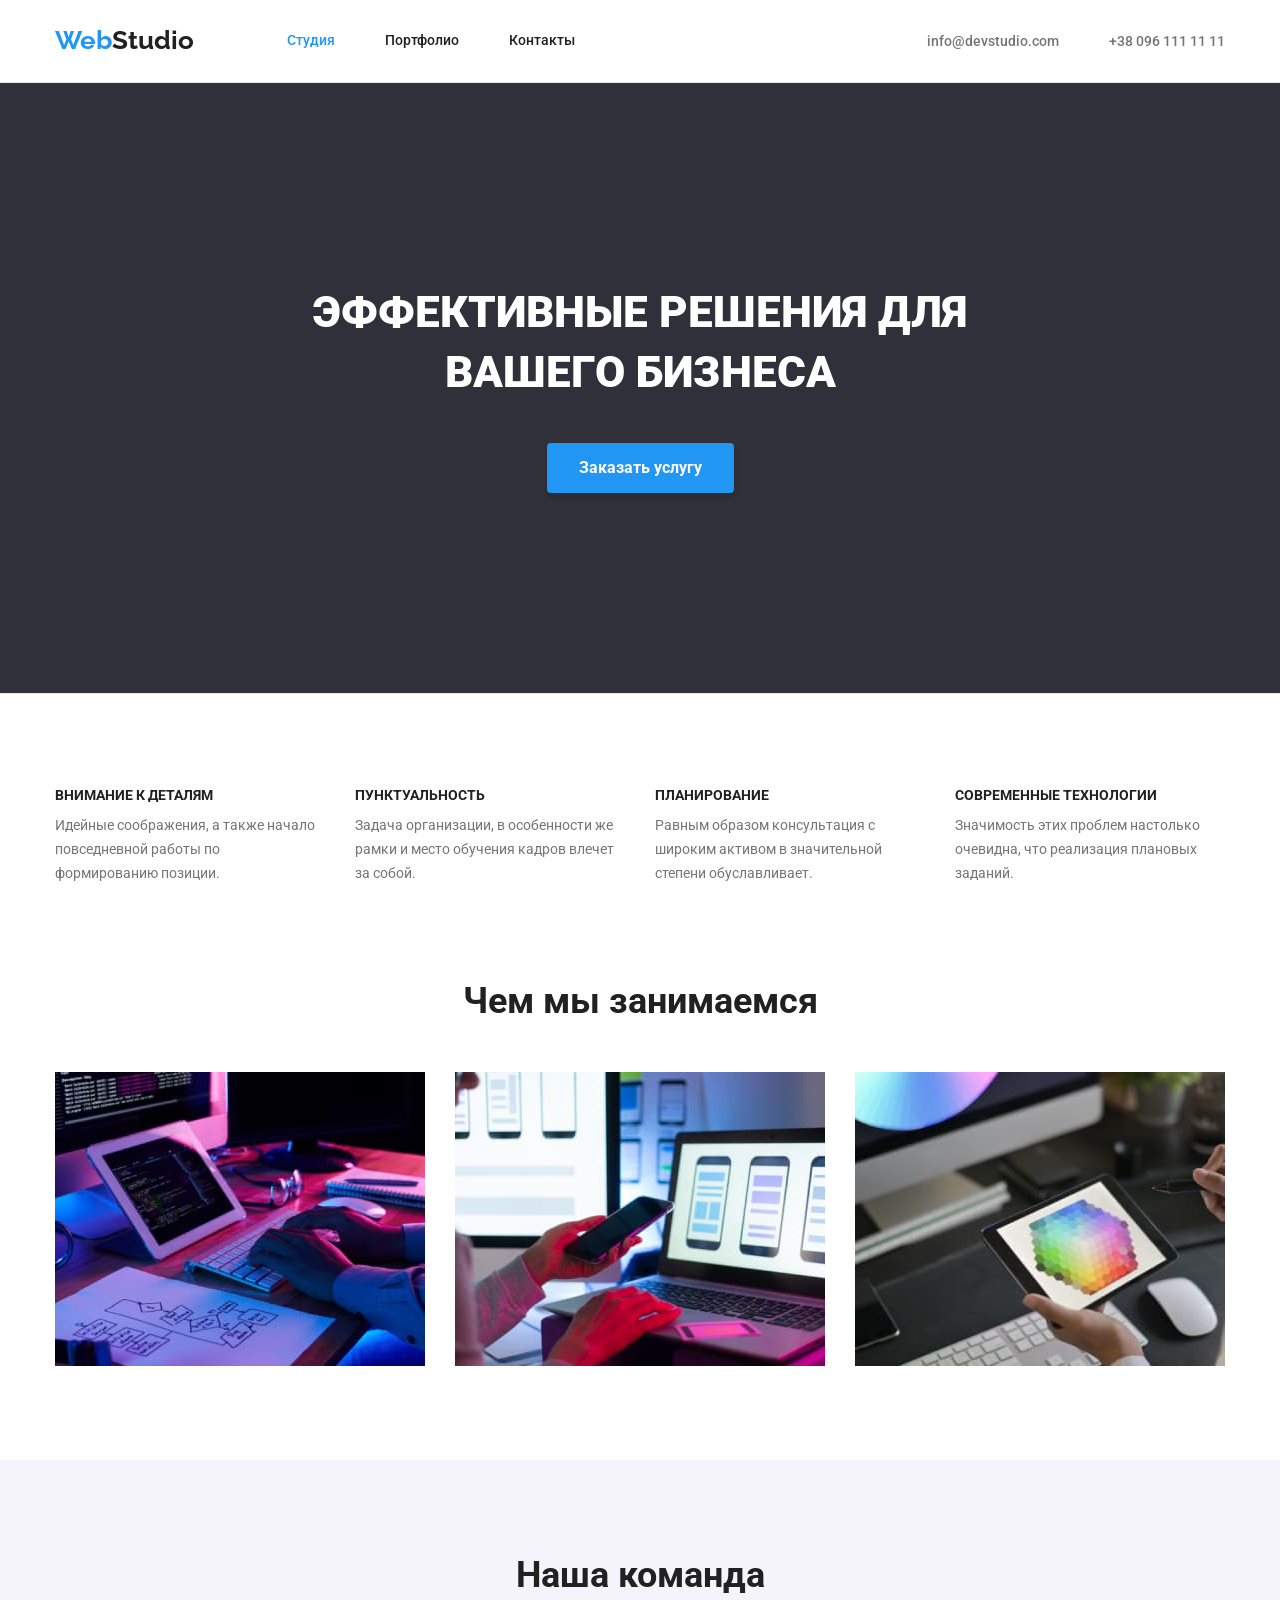
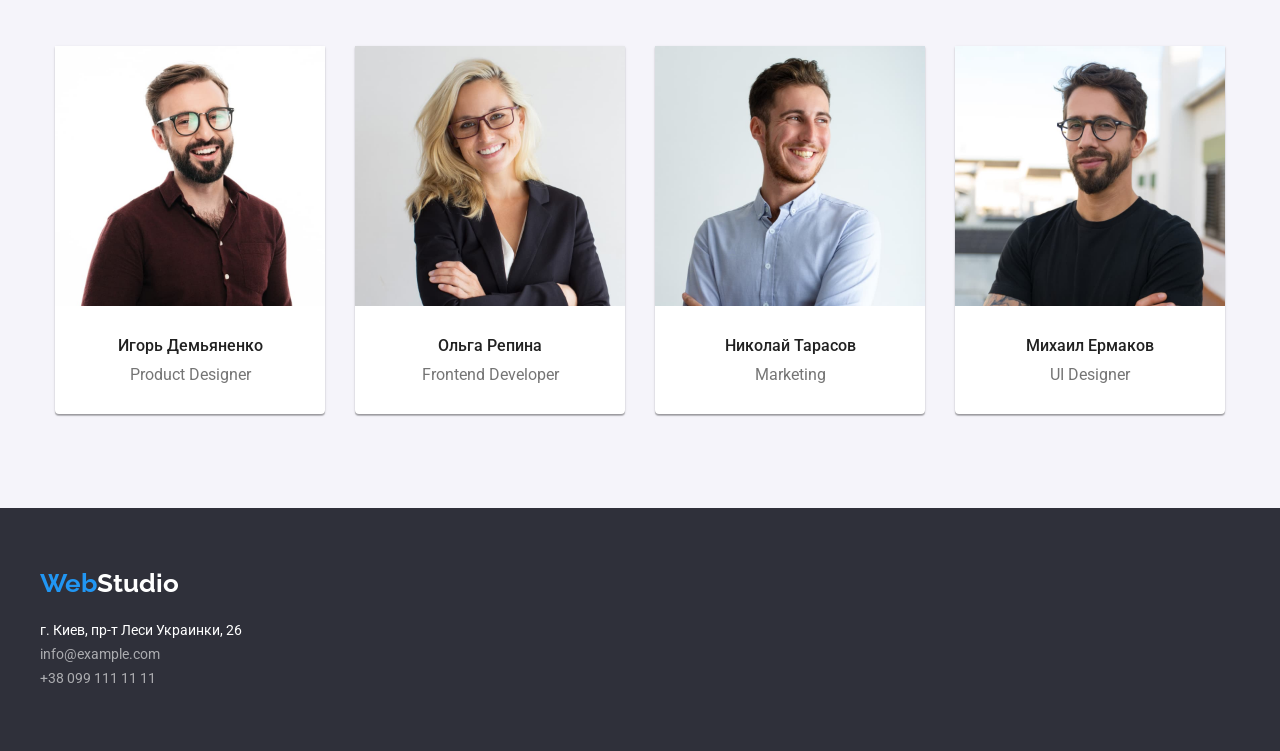
==== index.html @ 02675298 "CREATE" ====
<!DOCTYPE html>
<html lang="ru">
<head>
    <meta charset="UTF-8">
    <meta http-equiv="X-UA-Compatible" content="IE=edge">
    <meta name="viewport" content="width=device-width, initial-scale=1.0">
    <title>Document</title>
    <link rel="stylesheet" href="https://cdnjs.cloudflare.com/ajax/libs/modern-normalize/1.1.0/modern-normalize.min.css" integrity="sha512-wpPYUAdjBVSE4KJnH1VR1HeZfpl1ub8YT/NKx4PuQ5NmX2tKuGu6U/JRp5y+Y8XG2tV+wKQpNHVUX03MfMFn9Q==" crossorigin="anonymous" referrerpolicy="no-referrer">
    <link rel="preconnect" href="https://fonts.googleapis.com">
<link rel="preconnect" href="https://fonts.gstatic.com" crossorigin>
<link href="https://fonts.googleapis.com/css2?family=Raleway:wght@700&family=Roboto:wght@400;500;700;900&display=swap" rel="stylesheet">


<link rel="stylesheet" href="./css/style.css">
</head>
<body>
    <header class="header">
        <div class="container">
        <nav class="nav">
           <a href="./index.html" class="logo"><span class="logoweb">Web</span>Studio</a>
                <ul class="nav-list" >
                    <li class="nav list-item"><a href="./index.html " class="navigation studio">Студия</a></li>
                    <li class="nav list-item"><a href="./portfolio.html" class="navigation">Портфолио</a></li>
                    <li class="nav list-item"><a href="./game.html" class="navigation">Контакты</a></li>
                </ul>
        </nav>
      
            <ul class="nav-contacts">
            <li class="contacts-list"><a href="mailto:info@devstudio.com" class="contacts">info@devstudio.com</a></li>
            <li class="contacts-list"><a href="tel:+380961111111" class="contacts">+38 096 111 11 11</a></li>
        </ul>
        </div>
    </header>
    <!-- main -->
    <main>
        <!-- герой -->
        <section class="hero section">
                <h1 class="main-title">Эффективные решения для вашего бизнеса</h1>
                <button type="button" class ="btn"> Заказать услугу</button>
        </section>
<section class="section">
      <!-- скрытый заголовок -->
     <h2 class="second-title visually-hidden">Наши преимущества</h2>
     <div class="container"> <ul class="list ">
         <li class="list-list-container"><h3 class="title-list">Внимание к деталям</h3>
             <p class="item">Идейные соображения, а также начало повседневной работы по формированию позиции.</p>
         </li>
         <li class="list-list-container"><h3 class="title-list">Пунктуальность</h3>
             <p class="item">Задача организации, в особенности же рамки и место обучения кадров влечет за собой.</p>
         </li>
         <li class="list-list-container"><h3 class="title-list">Планирование</h3>
             <p class="item">Равным образом консультация с широким активом в значительной степени обуславливает.</p>
         </li>
         <li class="list-list-container"><h3 class="title-list">Современные технологии</h3>
             <p class="item">Значимость этих проблем настолько очевидна, что реализация плановых заданий.</p>
         </li>
     </ul></div>
 </section>
   <section class="section about"> <h3 class="about-title">Чем мы занимаемся</h3>
        <ul class="images container">
            <li class="images-list-images"><img src="./images/computer.jpg" alt="computer" width="370"></li>
            <li class="images-list-images"><img src="./images/phone.jpg" alt="phone" width="370"></li>
            <li class="images-list-images"><img src="./images/tablet.jpg" alt="tablet" width="370"></li>
        </ul></section>

        <section class="section team">
            <!-- Наша команда -->
            <h2 class="about-title">Наша команда</h2>
               <div class="container">
                   <ul сlass="container-team">
                    <div class="card"><li class="team-number"><a href="team-link"><img src="./images/demianenko.jpg" alt="demianenko" width="270" height="260">
                        <div class="person-proffesion"><h3 class="person">Игорь Демьяненко</h3>
                            <p class="proffesion">Product Designer</p></div></a>
                                        </li></div>
                    <div class="card"><li class="team-number"><a href="team-link"><img src="./images/repina.jpg" alt="repina" width="270">
                       <div class="person-proffesion"> <h3 class="person">Ольга Репина</h3>
                            <p class="proffesion">Frontend Developer</p></div></a>
                    
                    </li></div>
                    <div class="card"><li class="team-number"><a href="team-link"><img src="./images/tarasov.jpg" alt="tarasov" width="270">
                        <div class="person-proffesion"><h3 class="person">Николай Тарасов</h3>
                            <p class="proffesion">Marketing</p></div></a>
                        
                    </li></div>
                    <div class="card"><li class="team-number"><a href="team-link"><img src="./images/yermakov.jpg" alt="yermakov" width="270" >
                        <div class="person-proffesion"><h3 class="person">Михаил Ермаков</h3>
                            <p class="proffesion">UI Designer</p></div></a>
                    
                </li></div>
            </ul></div>  
        </section>
    </main>
    <footer class="footer">
        <div class="footer container">
            <a href="./index.html" class="logofooter"><span class="logoweb">Web</span>Studio</a>
            <address class="address">г. Киев, пр-т Леси Украинки, 26</address>
            <ul class="footer-address">
                <li><a href="mailto:info@example.com" class="contacts-footer">info@example.com</a></li>
                <li><a href="tel:+380991111111" class="contacts-footer">+38 099 111 11 11</a></li>
            </ul></div>
    </footer>
</body>
</html>
---- css/style.css ----
:root{
    --maincolor:#757575;
    --secondarycolor:#212121;
    --accentcolor:#2196F3;
    --backgroundcolor:#FFFFFF;
    --footercolor: rgba(255, 255, 255, 0.6);
    --hovercolor:#188CE8;
}
body{font-family:'roboto' ,sans-serif;
    color: var(--maincolor);}
a{
    text-decoration: none;
}
ul{ 
    margin: 0;
    padding: 0;
    display: flex;
}
p{
    padding: 0;
    margin: 0;
}
li{
    padding: 0;
    margin: 0;
    list-style-type: none;
}
h1,
h2,
h3{
    margin: 0;
    padding: 0;
    color: var(--secondarycolor);
    
}
img{
    display: block;
}
.visually-hidden {
    position: absolute;
    width: 1px;
    height: 1px;
    margin: -1px;
    padding: 0;
    overflow: hidden;
    border: 0;
    clip: rect(0 0 0 0)
  }

/* header */
.header{
    border-bottom-width: 1px ;
    border-bottom-style: solid;
    border-bottom-color: #ECECEC;
}
.nav{
    display: flex;
    background-color:var(--backgroundcolor) ;
}

.container{
    display: flex;
    width: 1200px;
   flex-wrap: wrap;

    margin-left: auto;
    margin-right: auto;
    align-items: center;
    margin-bottom: 0;
    padding-left: 15px;
    padding-right: 15px;
}
.nav-list{
   display: flex;
    flex-direction:row;
    
    margin-left: 93px;
}
.list-item{
    margin-left:50px;
}
.list-item a{
    padding: 32px 0;
}
.list-item:first-child{
    margin-left: 0;
    padding-left: 0;
}

.nav-contacts{
    display: flex;
    margin-left:auto;
}

.logo{
    font-family:'Raleway',sans-serif;
    font-weight: bold;
    font-size: 26px;
    line-height: 119%;
    text-decoration: none;
    color:var(--secondarycolor);
    padding-top: 24px;
    padding-bottom: 25px;
  
}
.logoweb{
    color: var(--accentcolor);
    text-decoration: none;
}
.navigation{
    font-weight: 500;
    font-size: 14px;
    line-height: 114%;
    text-decoration: none;
    color:var(--secondarycolor);
    
}
.studio,
.portfolio,
.navigation:hover,
.navigation:focus,
.contacts-footer:hover,
.contacts-footer:focus{
    color: var(--accentcolor);
}
.nav-contacts{
    margin-top: 32px;
    margin-bottom: 32px;
}
.contacts{
    font-weight: 500;
    font-size: 14px;
    line-height: 114%;
    color:var(--maincolor);
    
}


.contacts-list{
    margin-left: 0px;
}
.contacts-list a{
    padding: 32px 0;
}
.contacts-list:last-child{
    margin-left: 50px;}
  
.contacts:hover,
.contacts:focus{
    color:var(--accentcolor);
}

/* hero */
.section{
    padding-top: 94px;
    padding-bottom: 94px;
}
.hero{
    border-bottom-width: 1px ;
    border-bottom-style: solid;
    border-bottom-color: #ECECEC;
    background: #2F303A;
    text-align: center;
}
.main-title{
    text-align: center;
    text-transform: uppercase;
    font-weight: 900;
    font-size: 44px;
    line-height: 136%;
    color: var(--backgroundcolor);

    padding-top: 106px;
    max-width: 700px;
    margin-right:auto;
    margin-left: auto;
}
.second-title{
    color:var(--secondarycolor);
       
}
.btn{
    font-weight: bold;
    font-size: 16px;
    line-height: 187%;
    text-align: center;
    
    margin-top: 40px;
    margin-bottom: 106px; 
    padding: 10px 32px;
    color:var(--backgroundcolor);
    background: #2196F3;
    box-shadow: 0px 4px 4px rgba(0, 0, 0, 0.15);
    border-radius: 4px;
    border:none;
    cursor: pointer;
   
}

.btn:hover,
.btn:focus{
    background-color:var(--hovercolor);
}

/* наши преимущества */
.list{
    margin-top: 0;
    display: flex;
    justify-content: center;

}
.list-list-container {
    width: 270px; 
}
.list-list-container +.list-list-container{
    margin-left: 30px;
}
.title-list{
    text-transform: uppercase;
    font-weight: bold;
    font-size: 14px;
    line-height: 114%;
}
.item{
   
    font-size: 14px;
    line-height:171%;
    margin-top: 10px;
        
}
/* section team ___________ */
.section.team{
    background:#F5F4FA;;
}
.about{
    padding-top: 0;
}
.about-title{
    font-weight: bold;
    font-size: 36px;
    line-height: 117%;

    margin-bottom: 50px;
    text-align: center;
}
.card{
    width: calc((100%-30px)/4);
    background: #FFFFFF;
    box-shadow: 0px 1px 3px rgba(0, 0, 0, 0.12), 0px 1px 1px rgba(0, 0, 0, 0.14), 0px 2px 1px rgba(0, 0, 0, 0.2);
    border-radius: 0px 0px 4px 4px;
}
.card:first-child{
    margin-left: 0;
}
.card+.card{
    margin-left: 30px;
}

.images-list-images+.images-list-images{
    margin-left:30px;
   }
.images-list-images img{
    display: block;
}

.person-proffesion{
padding: 30px 0;
text-align: center;
}
.person{
    font-weight: 500;
    font-size: 16px;
    line-height: 119%;
    
}
.proffesion{
    color: var(--maincolor);
    font-size: 16px;
    line-height: 119%;
    margin-top: 10px;
    
}

/*________________ portfolio -main*/
.button-section{
   padding-top: 94px;
    padding-bottom: 50px;
}
.button-button{
    display: flex;
    justify-content: center;
}
.button.portfolio{
    padding: 6px 22px;
}
.button-button.list>li:not(:first-child){
    margin-left: 8px;
}
.cards-list{
    display: flex;
    flex-wrap: wrap;
    margin: -15px;
}

    /* border-bottom: 1px solid #eeeeee; */
    /* border: 1px solid #EEEEEE */

.card-full{
    justify-content: center;
    margin: 15px;
    outline: 1px solid #EEEEEE ;
}
.filter-title{
    padding: 20px 24px;
    
}
.list-title{
    
    font-weight: bold;
    font-size: 18px;
    line-height:200%;

 }
 .list-text{
     margin-top: 4px;
    font-size: 16px;
    line-height: 187%;
    color:var(--maincolor);
 }
 .cards{
     padding-top: 0px;
 }




/* footer */
.footer{
   background: #2F303A;
}
.footer.container{
    padding: 60px 0 60px ;
    flex-direction: column;
    align-items: stretch;

}
.address{
    font-style: inherit;
    font-size: 14px;
    line-height: 171%;

    margin-top: 20px;
    color:var(--backgroundcolor)
}
.footer-address{
   display: flex;
   flex-direction: column;
}
.contacts-footer{
    font-size: 14px;
    line-height: 171%;
    
    color: var(--footercolor);

    margin-top: 9px;
    padding-bottom: 60px;
 }
 .logofooter{
    font-family: 'Raleway',sans-serif;
    font-style: normal;
    font-weight: bold;
    font-size: 26px;
    line-height: 119%;

    color: var(--backgroundcolor);
    text-decoration: none;
 }

 .button{
    font-weight: 500;
    font-size: 16px;
    line-height: 162%;

    color:var(--secondarycolor) ;
    background: #F5F4FA;
    border-radius: 4px;
    border: none;

    cursor: pointer;
       
 }
 .all,
 .button:focus,
 .button:hover{
     color: var(--backgroundcolor);
     background-color:var(--accentcolor) ;
 }
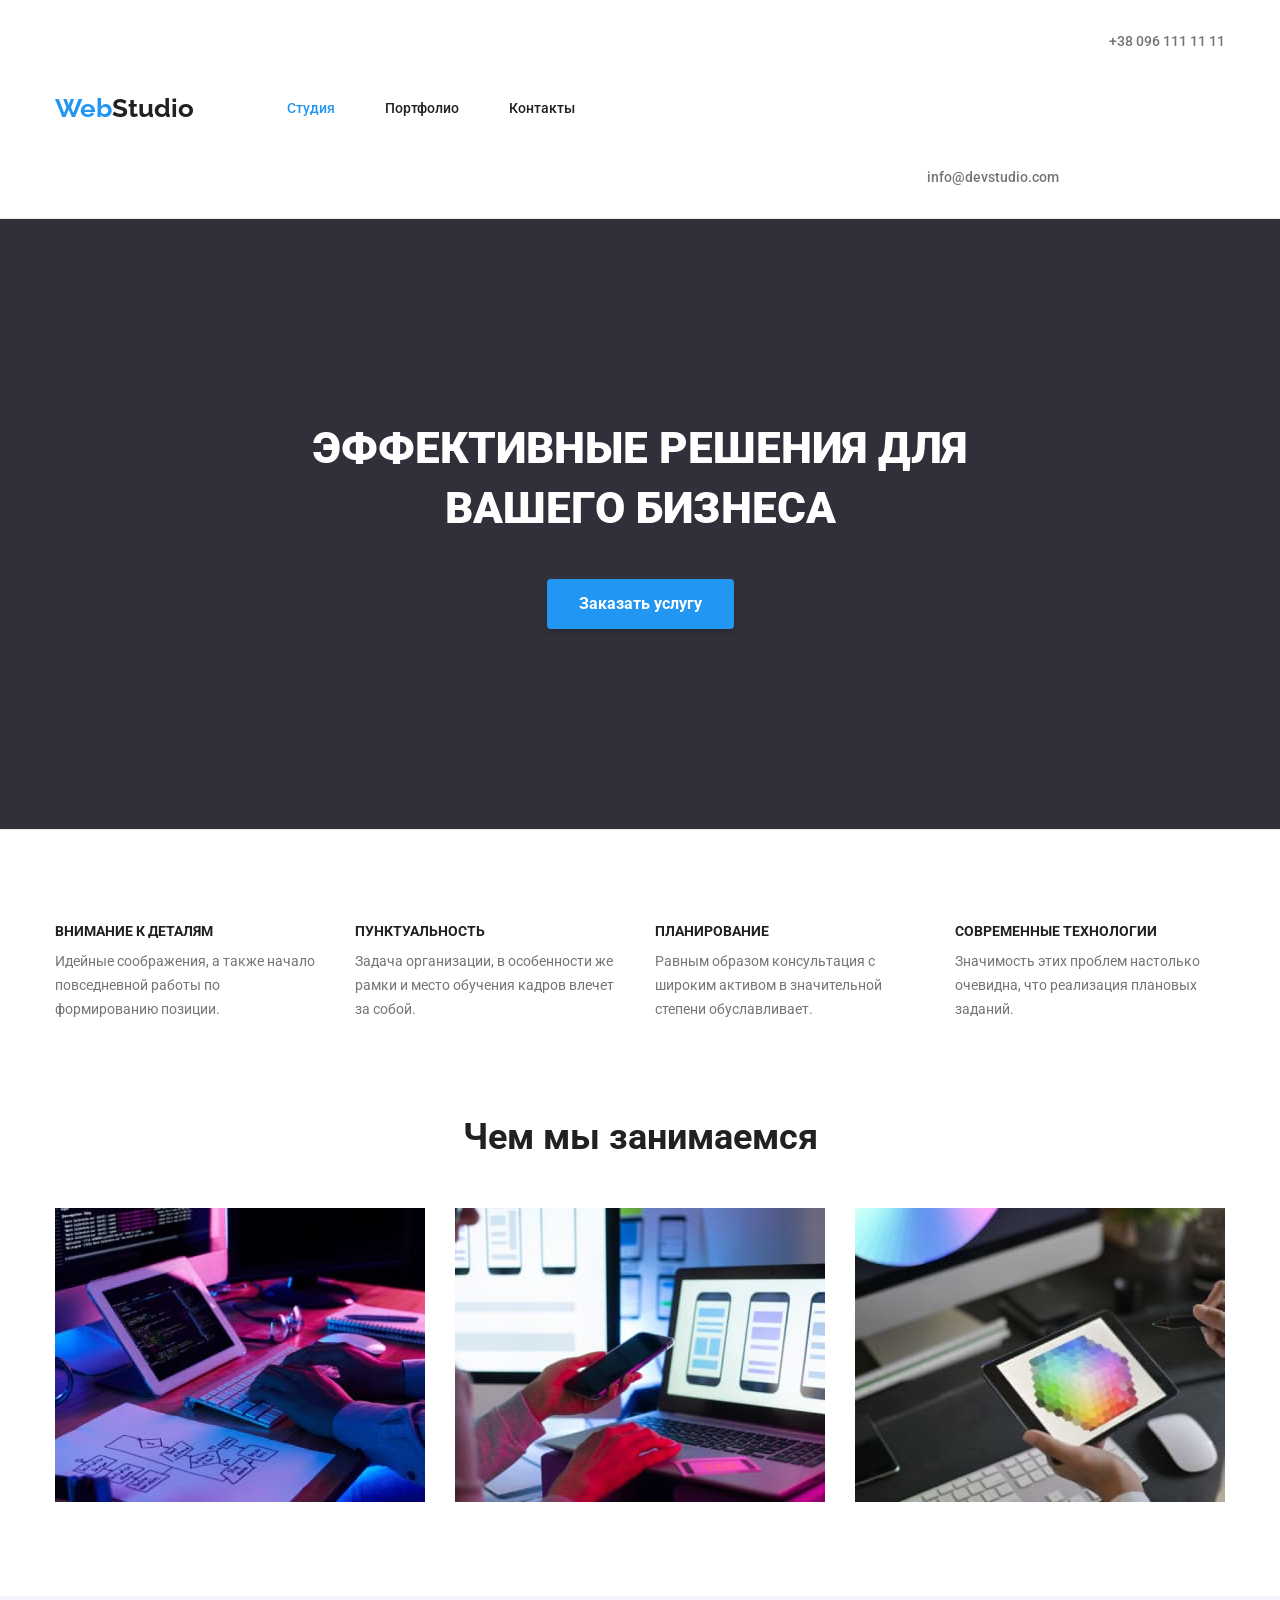
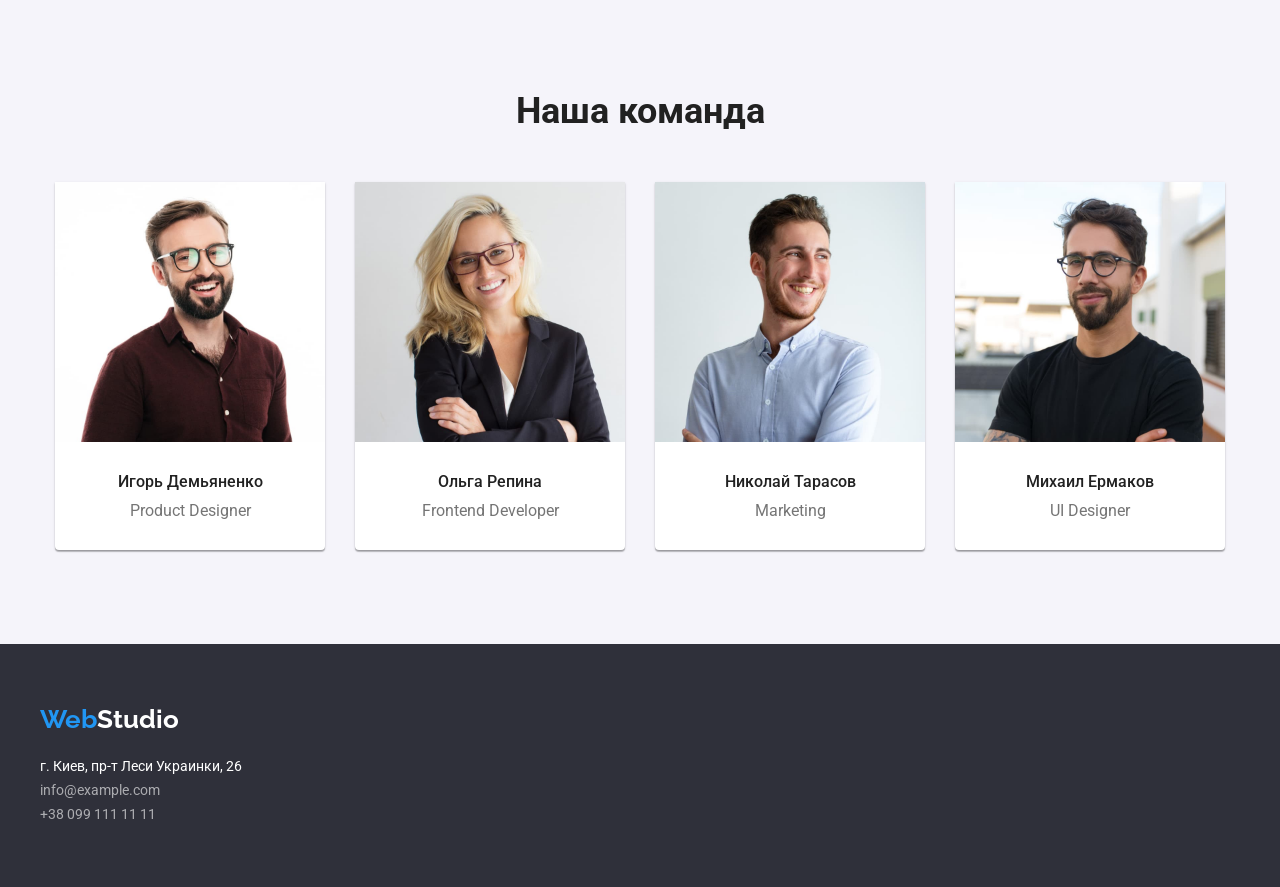
==== commit 9d8b5fcf: "add img" ====
--- a/index.html
+++ b/index.html
@@ -26,7 +26,9 @@
         </nav>
       
             <ul class="nav-contacts">
-            <li class="contacts-list"><a href="mailto:info@devstudio.com" class="contacts">info@devstudio.com</a></li>
+            <li class="contacts-list"><svg>
+             
+            </svg><a href="mailto:info@devstudio.com" class="contacts">info@devstudio.com</a></li>
             <li class="contacts-list"><a href="tel:+380961111111" class="contacts">+38 096 111 11 11</a></li>
         </ul>
         </div>
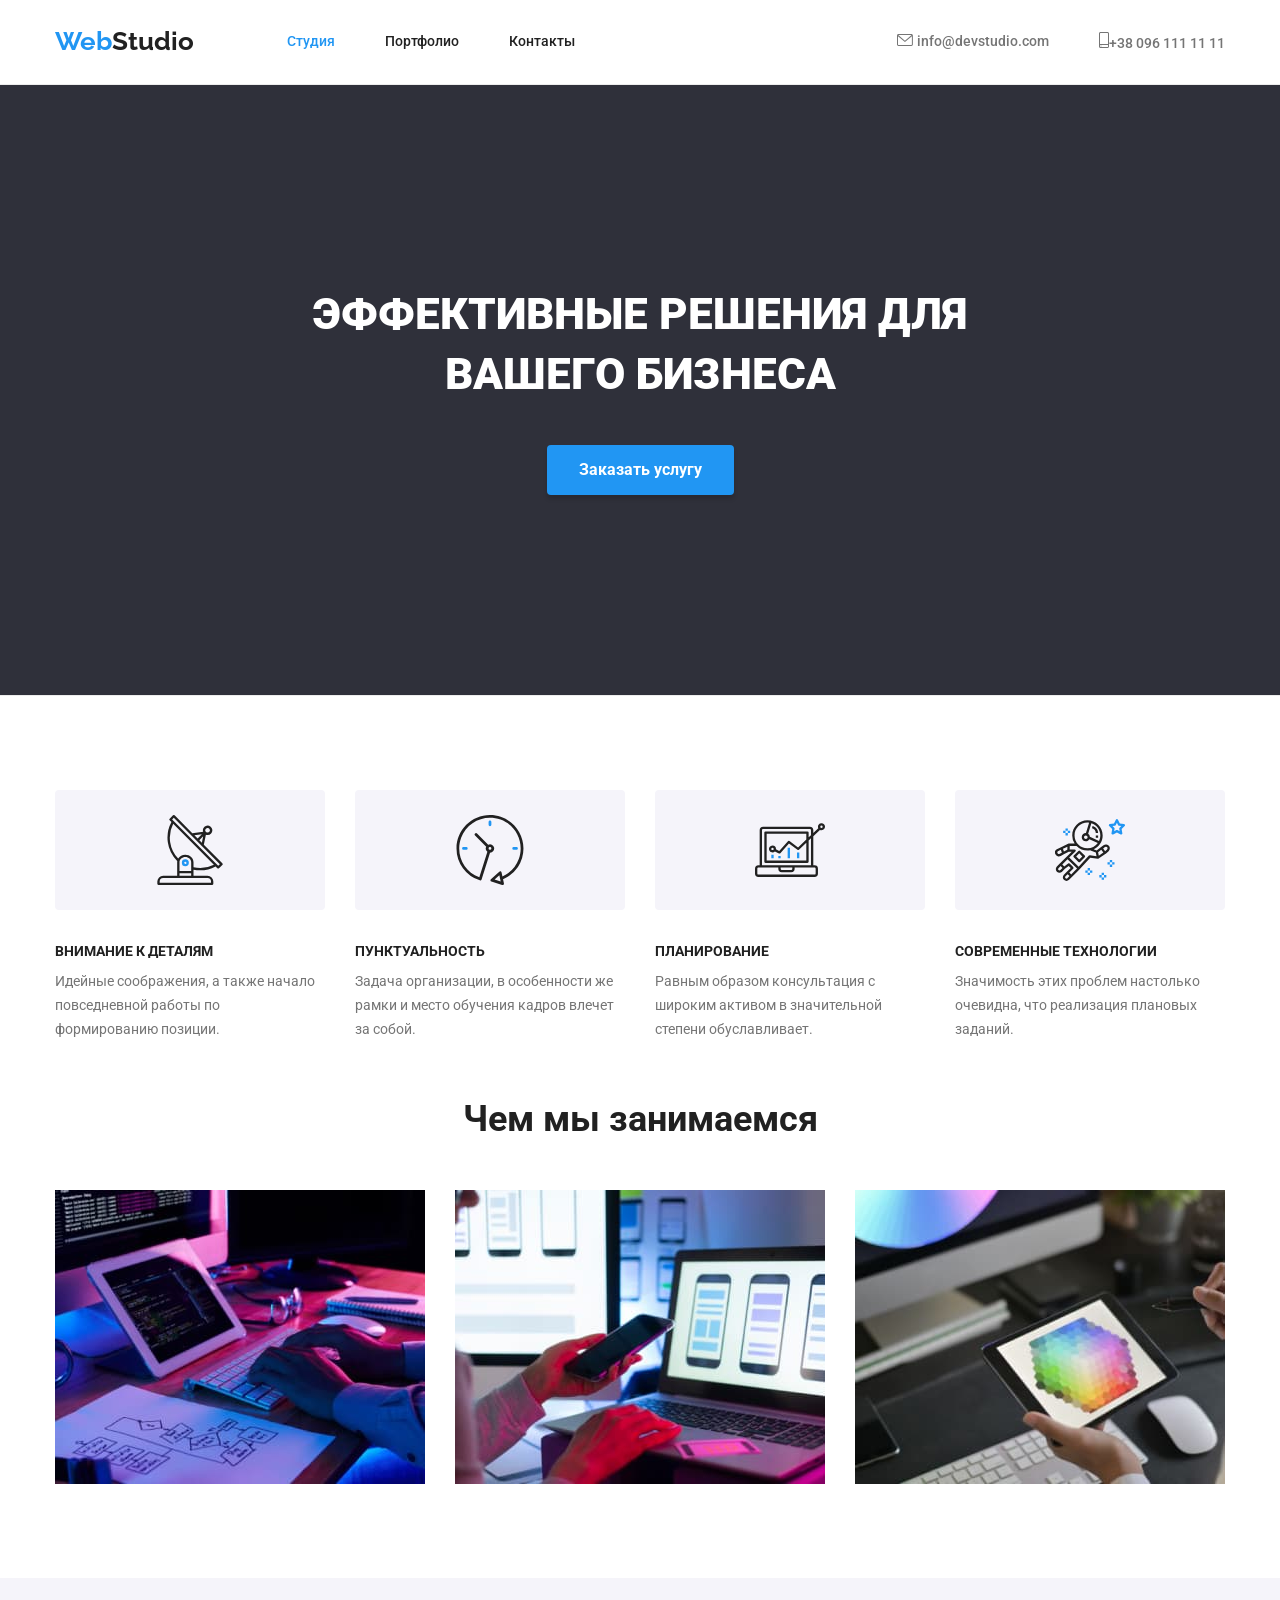
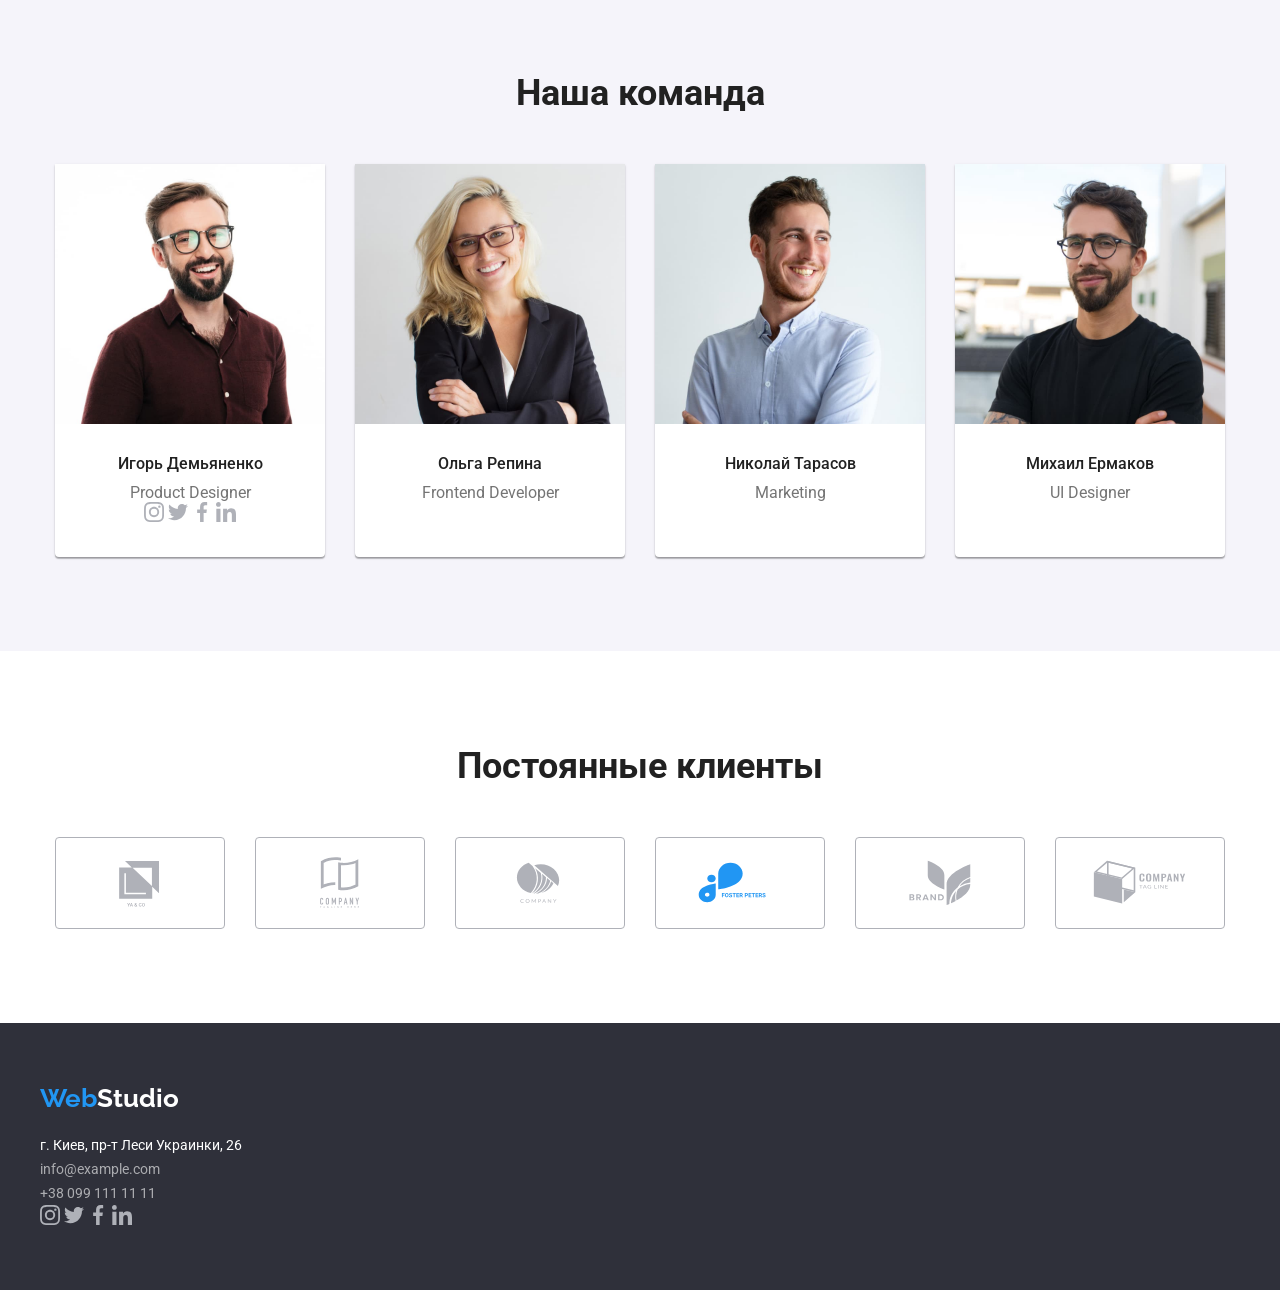
==== commit 849e8964: "do" ====
--- a/index.html
+++ b/index.html
@@ -7,8 +7,8 @@
     <title>Document</title>
     <link rel="stylesheet" href="https://cdnjs.cloudflare.com/ajax/libs/modern-normalize/1.1.0/modern-normalize.min.css" integrity="sha512-wpPYUAdjBVSE4KJnH1VR1HeZfpl1ub8YT/NKx4PuQ5NmX2tKuGu6U/JRp5y+Y8XG2tV+wKQpNHVUX03MfMFn9Q==" crossorigin="anonymous" referrerpolicy="no-referrer">
     <link rel="preconnect" href="https://fonts.googleapis.com">
-<link rel="preconnect" href="https://fonts.gstatic.com" crossorigin>
-<link href="https://fonts.googleapis.com/css2?family=Raleway:wght@700&family=Roboto:wght@400;500;700;900&display=swap" rel="stylesheet">
+    <link rel="preconnect" href="https://fonts.gstatic.com" crossorigin>
+    <link href="https://fonts.googleapis.com/css2?family=Raleway:wght@700&family=Roboto:wght@400;500;700;900&display=swap" rel="stylesheet">
 
 
 <link rel="stylesheet" href="./css/style.css">
@@ -26,10 +26,13 @@
         </nav>
       
             <ul class="nav-contacts">
-            <li class="contacts-list"><svg>
-             
-            </svg><a href="mailto:info@devstudio.com" class="contacts">info@devstudio.com</a></li>
-            <li class="contacts-list"><a href="tel:+380961111111" class="contacts">+38 096 111 11 11</a></li>
+            <li class="contacts-list"><svg width="16" height="12">
+                <use href="./images/symbol-defs.svg#icon-envelope"></use>
+            </svg>
+                      <a href="mailto:info@devstudio.com" class="contacts">info@devstudio.com</a></li>
+            <li class="contacts-list"><svg width="10" height="16">
+                <use href="./images/symbol-defs.svg#icon-smartphone"></use>
+            </svg><a href="tel:+380961111111" class="contacts">+38 096 111 11 11</a></li>
         </ul>
         </div>
     </header>
@@ -37,28 +40,33 @@
     <main>
         <!-- герой -->
         <section class="hero section">
+           
                 <h1 class="main-title">Эффективные решения для вашего бизнеса</h1>
                 <button type="button" class ="btn"> Заказать услугу</button>
         </section>
 <section class="section">
       <!-- скрытый заголовок -->
      <h2 class="second-title visually-hidden">Наши преимущества</h2>
-     <div class="container"> <ul class="list ">
-         <li class="list-list-container"><h3 class="title-list">Внимание к деталям</h3>
+     <div class="container"> <ul class="list">
+         <li class="list-list-container">
+             <svg viewBox="0 0 70 70"><use href="./images/symbol-defs.svg#icon-antenna-1"></use></svg><h3 class="title-list">Внимание к деталям</h3>
              <p class="item">Идейные соображения, а также начало повседневной работы по формированию позиции.</p>
          </li>
-         <li class="list-list-container"><h3 class="title-list">Пунктуальность</h3>
+         <li class="list-list-container">
+             <svg viewBox="0 0 70 70"><use href="./images/symbol-defs.svg#icon-clock-1"></use></svg><h3 class="title-list">Пунктуальность</h3>
              <p class="item">Задача организации, в особенности же рамки и место обучения кадров влечет за собой.</p>
          </li>
-         <li class="list-list-container"><h3 class="title-list">Планирование</h3>
+         <li class="list-list-container"> 
+             <svg viewBox="0 0 70 70"><use href="./images/symbol-defs.svg#icon-diagram-1"></use></svg><h3 class="title-list">Планирование</h3>
              <p class="item">Равным образом консультация с широким активом в значительной степени обуславливает.</p>
          </li>
-         <li class="list-list-container"><h3 class="title-list">Современные технологии</h3>
+         <li class="list-list-container">
+             <svg viewBox="0 0 70 70"><use href="./images/symbol-defs.svg#icon-astronaut-1"></use></svg><h3 class="title-list">Современные технологии</h3>
              <p class="item">Значимость этих проблем настолько очевидна, что реализация плановых заданий.</p>
          </li>
      </ul></div>
  </section>
-   <section class="section about"> <h3 class="about-title">Чем мы занимаемся</h3>
+   <section class="section about"><h3 class="about-title">Чем мы занимаемся</h3>
         <ul class="images container">
             <li class="images-list-images"><img src="./images/computer.jpg" alt="computer" width="370"></li>
             <li class="images-list-images"><img src="./images/phone.jpg" alt="phone" width="370"></li>
@@ -72,7 +80,13 @@
                    <ul сlass="container-team">
                     <div class="card"><li class="team-number"><a href="team-link"><img src="./images/demianenko.jpg" alt="demianenko" width="270" height="260">
                         <div class="person-proffesion"><h3 class="person">Игорь Демьяненко</h3>
-                            <p class="proffesion">Product Designer</p></div></a>
+                            <p class="proffesion">Product Designer</p>
+                        <div class="social-icons">
+                            <svg width="20" height="20"><use href="./images/symbol-defs.svg#icon-instagram-2"></use></svg>
+                            <svg width="20" height="20"><use href="./images/symbol-defs.svg#icon-twitter-1"></use></svg>
+                            <svg width="20" height="20"><use href="./images/symbol-defs.svg#icon-facebook-1"></use></svg>
+                            <svg width="20" height="20"><use href="./images/symbol-defs.svg#icon-linkedin-1"></use></svg>
+                        </div></div></a>
                                         </li></div>
                     <div class="card"><li class="team-number"><a href="team-link"><img src="./images/repina.jpg" alt="repina" width="270">
                        <div class="person-proffesion"> <h3 class="person">Ольга Репина</h3>
@@ -91,6 +105,19 @@
                 </li></div>
             </ul></div>  
         </section>
+        <section class="section">
+            <h2 class="about-title">Постоянные клиенты</h2>
+            <div class="container client">
+                <div class="client-box">
+                <svg viewBox="0 0 106 60"><use href ="./images/symbol-defs.svg#icon-Logo"></use></svg></div>
+                <div class="client-box"><svg viewBox="0 0 106 60"><use href ="./images/symbol-defs.svg#icon-Logo-1"></use></svg></div>
+                <div class="client-box"><svg viewBox="0 0 106 60"><use href ="./images/symbol-defs.svg#icon-Logo-2"></use></svg></div>
+                <div class="client-box"><svg viewBox="0 0 106 60"><use href ="./images/symbol-defs.svg#icon-Logo-3"></use></svg></div>
+                <div class="client-box"><svg viewBox="0 0 106 60"><use href ="./images/symbol-defs.svg#icon-Logo-4"></use></svg></div>
+                <div class="client-box"><svg viewBox="0 0 106 60"><use href ="./images/symbol-defs.svg#icon-Logo-5"></use></svg></div>
+
+            </div>
+        </section>
     </main>
     <footer class="footer">
         <div class="footer container">
@@ -99,7 +126,12 @@
             <ul class="footer-address">
                 <li><a href="mailto:info@example.com" class="contacts-footer">info@example.com</a></li>
                 <li><a href="tel:+380991111111" class="contacts-footer">+38 099 111 11 11</a></li>
-            </ul></div>
+            </ul><div class="social-icons">
+                <svg width="20" height="20"><use href="./images/symbol-defs.svg#icon-instagram-2"></use></svg>
+                <svg width="20" height="20"><use href="./images/symbol-defs.svg#icon-twitter-1"></use></svg>
+                <svg width="20" height="20"><use href="./images/symbol-defs.svg#icon-facebook-1"></use></svg>
+                <svg width="20" height="20"><use href="./images/symbol-defs.svg#icon-linkedin-1"></use></svg>
+            </div></div>
     </footer>
 </body>
 </html>
--- a/css/style.css
+++ b/css/style.css
@@ -162,6 +162,11 @@
     background: #2F303A;
     text-align: center;
 }
+.background-hero{
+    max-width: 1600px;
+    background: rgba(47, 48, 58, 0.4);
+    
+}
 .main-title{
     text-align: center;
     text-transform: uppercase;
@@ -210,8 +215,15 @@
 
 }
 .list-list-container {
-    width: 270px; 
-}
+    width: 270px;
+    height: 120px; 
+    background: #F5F4FA;
+    border-radius: 4px;
+    
+}.list-list-container>svg{
+    padding: 25px 100px;
+}
+
 .list-list-container +.list-list-container{
     margin-left: 30px;
 }
@@ -220,9 +232,9 @@
     font-weight: bold;
     font-size: 14px;
     line-height: 114%;
+    margin-top: 30px;
 }
 .item{
-   
     font-size: 14px;
     line-height:171%;
     margin-top: 10px;
@@ -232,9 +244,7 @@
 .section.team{
     background:#F5F4FA;;
 }
-.about{
-    padding-top: 0;
-}
+
 .about-title{
     font-weight: bold;
     font-size: 36px;
@@ -280,10 +290,36 @@
     margin-top: 10px;
     
 }
+.client-box{
+    width: 170px;
+    height: 92px;
+    border: 1px solid #AFB1B8;
+
+    border-radius: 4px;
+    cursor:pointer;
+}
+.client-box:hover,
+.client-box:focus{
+    
+}
+.client-box+.client-box{
+    margin-left:30px;
+}
+.client-box>svg{
+    padding: 16px 32px;
+    display: flex;
+    justify-content: center;
+    align-items: center;
+}
+
+
+.client-box>svg+svg{
+    padding: 16px 32px;
+ }
 
 /*________________ portfolio -main*/
 .button-section{
-   padding-top: 94px;
+    padding-top: 94px;
     padding-bottom: 50px;
 }
 .button-button{
@@ -301,9 +337,6 @@
     flex-wrap: wrap;
     margin: -15px;
 }
-
-    /* border-bottom: 1px solid #eeeeee; */
-    /* border: 1px solid #EEEEEE */
 
 .card-full{
     justify-content: center;
@@ -333,7 +366,6 @@
 
 
 
-
 /* footer */
 .footer{
    background: #2F303A;
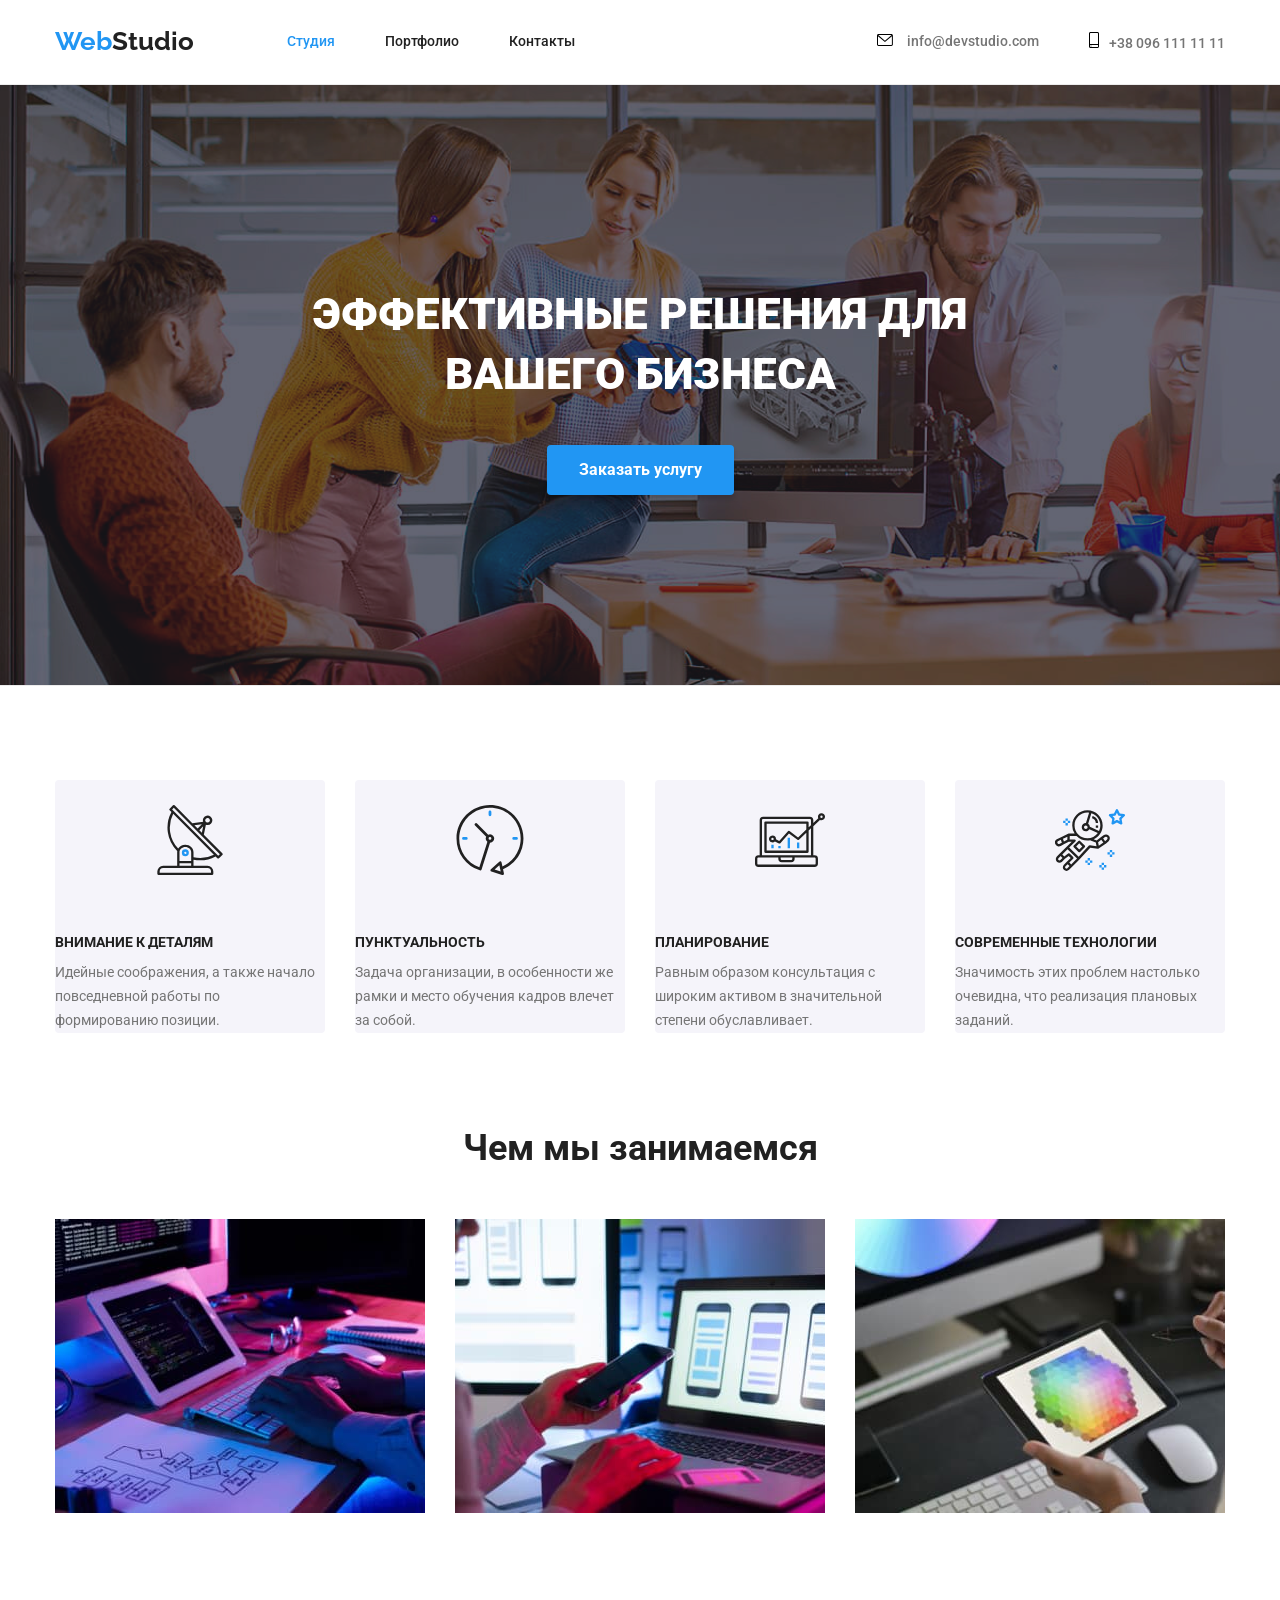
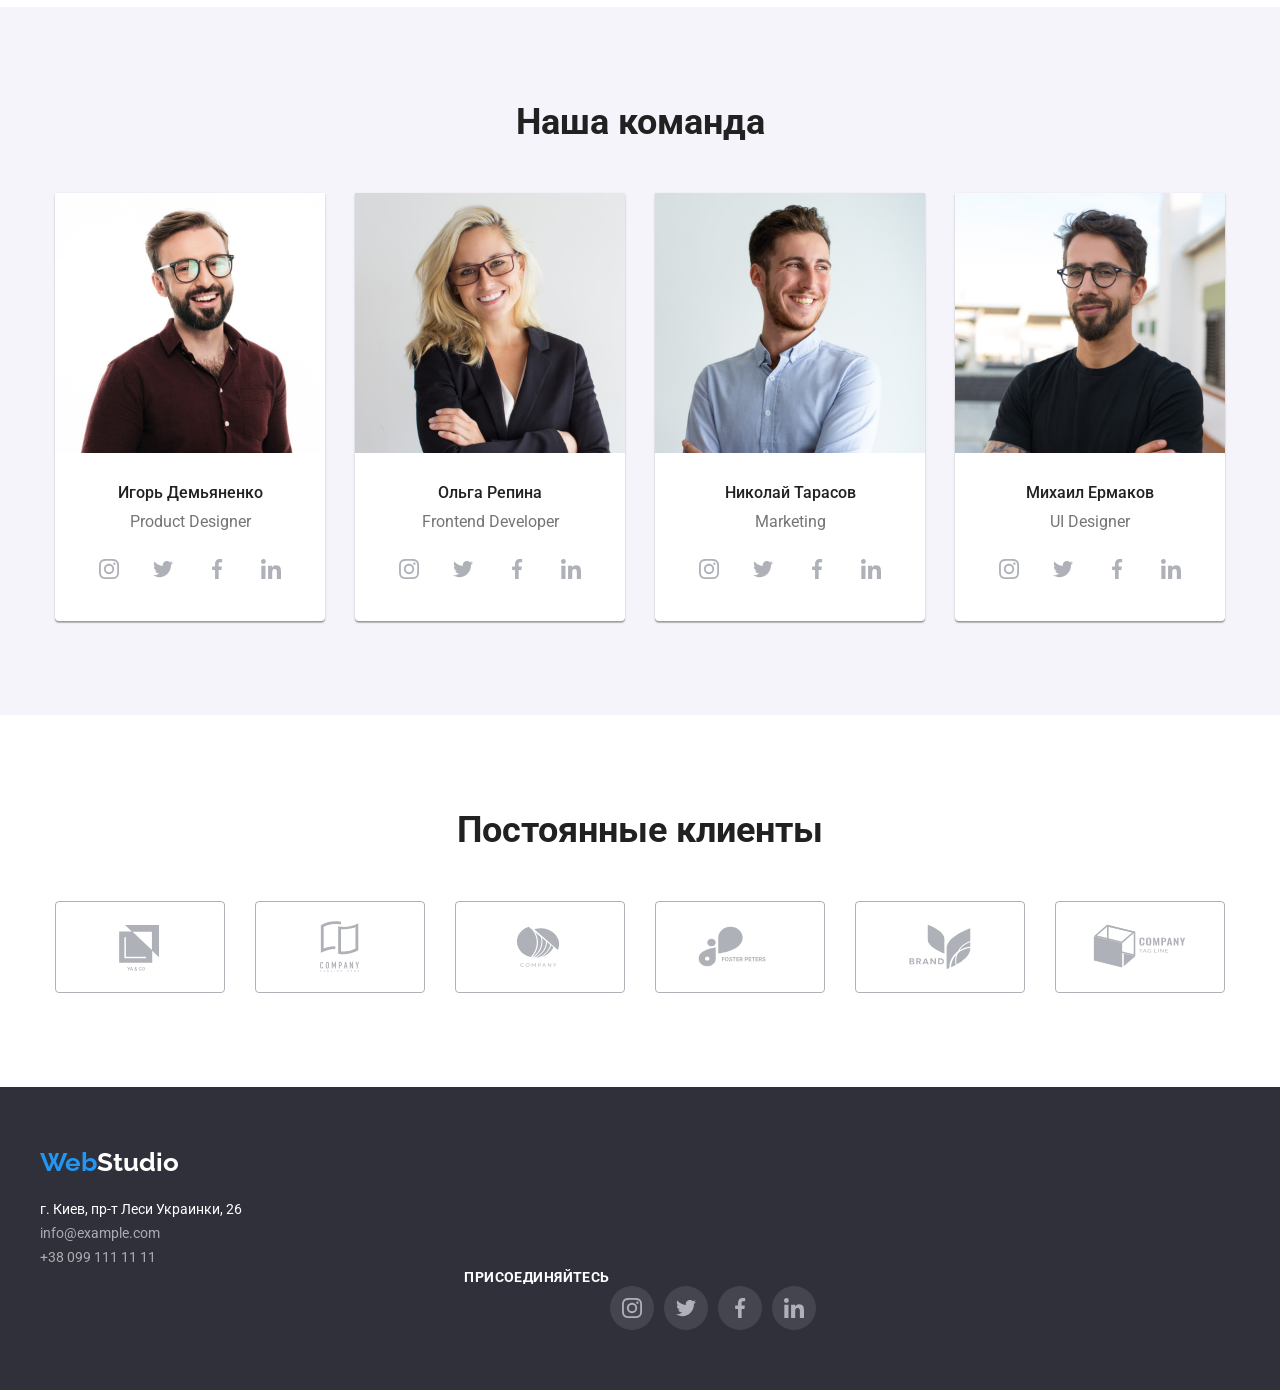
==== commit afe2e40d: "в процесе" ====
--- a/index.html
+++ b/index.html
@@ -40,29 +40,29 @@
     <main>
         <!-- герой -->
         <section class="hero section">
-           
+           <div class="background-hero">
                 <h1 class="main-title">Эффективные решения для вашего бизнеса</h1>
-                <button type="button" class ="btn"> Заказать услугу</button>
+                <button type="button" class ="btn"> Заказать услугу</button></div>
         </section>
 <section class="section">
       <!-- скрытый заголовок -->
      <h2 class="second-title visually-hidden">Наши преимущества</h2>
-     <div class="container"> <ul class="list">
+     <div class="container"><ul class="list">
          <li class="list-list-container">
-             <svg viewBox="0 0 70 70"><use href="./images/symbol-defs.svg#icon-antenna-1"></use></svg><h3 class="title-list">Внимание к деталям</h3>
-             <p class="item">Идейные соображения, а также начало повседневной работы по формированию позиции.</p>
+            <div class="title-list-item"><svg viewBox="0 0 70 70"><use href="./images/symbol-defs.svg#icon-antenna-1"></use></svg><h3 class="title-list">Внимание к деталям</h3>
+             <p class="item">Идейные соображения, а также начало повседневной работы по формированию позиции.</p></div>
          </li>
          <li class="list-list-container">
-             <svg viewBox="0 0 70 70"><use href="./images/symbol-defs.svg#icon-clock-1"></use></svg><h3 class="title-list">Пунктуальность</h3>
-             <p class="item">Задача организации, в особенности же рамки и место обучения кадров влечет за собой.</p>
+            <div class="title-list-item"><svg viewBox="0 0 70 70"><use href="./images/symbol-defs.svg#icon-clock-1"></use></svg><h3 class="title-list">Пунктуальность</h3>
+             <p class="item">Задача организации, в особенности же рамки и место обучения кадров влечет за собой.</p></div>
          </li>
          <li class="list-list-container"> 
-             <svg viewBox="0 0 70 70"><use href="./images/symbol-defs.svg#icon-diagram-1"></use></svg><h3 class="title-list">Планирование</h3>
-             <p class="item">Равным образом консультация с широким активом в значительной степени обуславливает.</p>
+              <div class="title-list-item"><svg viewBox="0 0 70 70"><use href="./images/symbol-defs.svg#icon-diagram-1"></use></svg><h3 class="title-list">Планирование</h3>
+             <p class="item">Равным образом консультация с широким активом в значительной степени обуславливает.</p></div>
          </li>
          <li class="list-list-container">
-             <svg viewBox="0 0 70 70"><use href="./images/symbol-defs.svg#icon-astronaut-1"></use></svg><h3 class="title-list">Современные технологии</h3>
-             <p class="item">Значимость этих проблем настолько очевидна, что реализация плановых заданий.</p>
+              <div class="title-list-item"><svg viewBox="0 0 70 70"><use href="./images/symbol-defs.svg#icon-astronaut-1"></use></svg><h3 class="title-list">Современные технологии</h3>
+             <p class="item">Значимость этих проблем настолько очевидна, что реализация плановых заданий.</p></div>
          </li>
      </ul></div>
  </section>
@@ -81,26 +81,54 @@
                     <div class="card"><li class="team-number"><a href="team-link"><img src="./images/demianenko.jpg" alt="demianenko" width="270" height="260">
                         <div class="person-proffesion"><h3 class="person">Игорь Демьяненко</h3>
                             <p class="proffesion">Product Designer</p>
-                        <div class="social-icons">
-                            <svg width="20" height="20"><use href="./images/symbol-defs.svg#icon-instagram-2"></use></svg>
-                            <svg width="20" height="20"><use href="./images/symbol-defs.svg#icon-twitter-1"></use></svg>
-                            <svg width="20" height="20"><use href="./images/symbol-defs.svg#icon-facebook-1"></use></svg>
-                            <svg width="20" height="20"><use href="./images/symbol-defs.svg#icon-linkedin-1"></use></svg>
+                        <div class="social-icons"><div class="social-icon">
+                            <svg class="hover-links"><use href="./images/symbol-defs.svg#icon-instagram-2"></use></svg></div>
+                            <div class="social-icon">
+                                <svg class="hover-links"><use href="./images/symbol-defs.svg#icon-twitter-1"></use></svg></div>
+                                <div class="social-icon">
+                                    <svg class="hover-links"><use href="./images/symbol-defs.svg#icon-facebook-1"></use></svg></div>
+                                    <div class="social-icon">
+                                        <svg class="hover-links"><use href="./images/symbol-defs.svg#icon-linkedin-1"></use></svg></div>
                         </div></div></a>
                                         </li></div>
                     <div class="card"><li class="team-number"><a href="team-link"><img src="./images/repina.jpg" alt="repina" width="270">
                        <div class="person-proffesion"> <h3 class="person">Ольга Репина</h3>
-                            <p class="proffesion">Frontend Developer</p></div></a>
+                            <p class="proffesion">Frontend Developer</p>
+                            <div class="social-icons"><div class="social-icon">
+                                <svg class="hover-links"><use href="./images/symbol-defs.svg#icon-instagram-2"></use></svg></div>
+                                <div class="social-icon">
+                                    <svg class="hover-links"><use href="./images/symbol-defs.svg#icon-twitter-1"></use></svg></div>
+                                    <div class="social-icon">
+                                        <svg class="hover-links"><use href="./images/symbol-defs.svg#icon-facebook-1"></use></svg></div>
+                                        <div class="social-icon">
+                                            <svg class="hover-links"><use href="./images/symbol-defs.svg#icon-linkedin-1"></use></svg></div>
+                            </div></div></a>
                     
                     </li></div>
                     <div class="card"><li class="team-number"><a href="team-link"><img src="./images/tarasov.jpg" alt="tarasov" width="270">
                         <div class="person-proffesion"><h3 class="person">Николай Тарасов</h3>
-                            <p class="proffesion">Marketing</p></div></a>
+                            <p class="proffesion">Marketing</p> <div class="social-icons"><div class="social-icon">
+                                <svg class="hover-links"><use href="./images/symbol-defs.svg#icon-instagram-2"></use></svg></div>
+                                <div class="social-icon">
+                                    <svg class="hover-links"><use href="./images/symbol-defs.svg#icon-twitter-1"></use></svg></div>
+                                    <div class="social-icon">
+                                        <svg class="hover-links"><use href="./images/symbol-defs.svg#icon-facebook-1"></use></svg></div>
+                                        <div class="social-icon">
+                                            <svg class="hover-links"><use href="./images/symbol-defs.svg#icon-linkedin-1"></use></svg></div>
+                            </div></div></a>
                         
                     </li></div>
                     <div class="card"><li class="team-number"><a href="team-link"><img src="./images/yermakov.jpg" alt="yermakov" width="270" >
                         <div class="person-proffesion"><h3 class="person">Михаил Ермаков</h3>
-                            <p class="proffesion">UI Designer</p></div></a>
+                            <p class="proffesion">UI Designer</p> <div class="social-icons"><div class="social-icon">
+                                <svg class="hover-links"><use href="./images/symbol-defs.svg#icon-instagram-2"></use></svg></div>
+                                <div class="social-icon">
+                                    <svg class="hover-links"><use href="./images/symbol-defs.svg#icon-twitter-1"></use></svg></div>
+                                    <div class="social-icon">
+                                        <svg class="hover-links"><use href="./images/symbol-defs.svg#icon-facebook-1"></use></svg></div>
+                                        <div class="social-icon">
+                                            <svg class="hover-links"><use href="./images/symbol-defs.svg#icon-linkedin-1"></use></svg></div>
+                            </div></div></a>
                     
                 </li></div>
             </ul></div>  
@@ -118,20 +146,30 @@
 
             </div>
         </section>
+
     </main>
     <footer class="footer">
         <div class="footer container">
+            <div class="footer-contacts">
             <a href="./index.html" class="logofooter"><span class="logoweb">Web</span>Studio</a>
             <address class="address">г. Киев, пр-т Леси Украинки, 26</address>
             <ul class="footer-address">
                 <li><a href="mailto:info@example.com" class="contacts-footer">info@example.com</a></li>
                 <li><a href="tel:+380991111111" class="contacts-footer">+38 099 111 11 11</a></li>
-            </ul><div class="social-icons">
-                <svg width="20" height="20"><use href="./images/symbol-defs.svg#icon-instagram-2"></use></svg>
-                <svg width="20" height="20"><use href="./images/symbol-defs.svg#icon-twitter-1"></use></svg>
-                <svg width="20" height="20"><use href="./images/symbol-defs.svg#icon-facebook-1"></use></svg>
-                <svg width="20" height="20"><use href="./images/symbol-defs.svg#icon-linkedin-1"></use></svg>
+            </ul></div>
+            <div class="social-icons"><h3 class="foot-title">Присоединяйтесь</h3>
+               <div class="social-icon foot">
+                    <svg class="hover-links"><use href="./images/symbol-defs.svg#icon-instagram-2"></use></svg></div>
+                    <div class="social-icon foot">
+                        <svg class="hover-links"><use href="./images/symbol-defs.svg#icon-twitter-1"></use></svg></div>
+                        <div class="social-icon foot">
+                            <svg class="hover-links"><use href="./images/symbol-defs.svg#icon-facebook-1"></use></svg></div>
+                            <div class="social-icon foot">
+                                <svg class="hover-links"><use href="./images/symbol-defs.svg#icon-linkedin-1"></use></svg></div>
+                </div>
             </div></div>
     </footer>
 </body>
-</html>+</html>
+
+
--- a/css/style.css
+++ b/css/style.css
@@ -10,6 +10,7 @@
     color: var(--maincolor);}
 a{
     text-decoration: none;
+    
 }
 ul{ 
     margin: 0;
@@ -135,6 +136,15 @@
     
 }
 
+.contacts-list>svg{
+    margin-right: 10px;
+    
+}
+.contacts-list:hover,
+.contacts-list:focus{
+    fill:var(--accentcolor);
+}
+
 
 .contacts-list{
     margin-left: 0px;
@@ -159,12 +169,20 @@
     border-bottom-width: 1px ;
     border-bottom-style: solid;
     border-bottom-color: #ECECEC;
-    background: #2F303A;
+    /* background: #2F303A; */
     text-align: center;
+    padding: 0;
+
 }
 .background-hero{
+    height:600px;
     max-width: 1600px;
+   
     background: rgba(47, 48, 58, 0.4);
+    background-image:url('../images/Img\ Overlay.png'),url('../images/background-image.png');
+
+    margin: auto;
+
     
 }
 .main-title{
@@ -175,7 +193,7 @@
     line-height: 136%;
     color: var(--backgroundcolor);
 
-    padding-top: 106px;
+    padding-top: 200px;
     max-width: 700px;
     margin-right:auto;
     margin-left: auto;
@@ -191,7 +209,7 @@
     text-align: center;
     
     margin-top: 40px;
-    margin-bottom: 106px; 
+    margin-bottom: 200px; 
     padding: 10px 32px;
     color:var(--backgroundcolor);
     background: #2196F3;
@@ -216,11 +234,11 @@
 }
 .list-list-container {
     width: 270px;
-    height: 120px; 
+    
     background: #F5F4FA;
     border-radius: 4px;
-    
-}.list-list-container>svg{
+}
+.title-list-item>svg{
     padding: 25px 100px;
 }
 
@@ -239,6 +257,10 @@
     line-height:171%;
     margin-top: 10px;
         
+}
+/* section about */
+.about{
+    padding-top: 0;
 }
 /* section team ___________ */
 .section.team{
@@ -274,8 +296,8 @@
 }
 
 .person-proffesion{
-padding: 30px 0;
-text-align: center;
+    padding: 30px 0;
+    text-align: center;
 }
 .person{
     font-weight: 500;
@@ -288,8 +310,41 @@
     font-size: 16px;
     line-height: 119%;
     margin-top: 10px;
-    
-}
+}
+.social-icons{
+    display: flex;
+    justify-content: center;
+
+}
+
+.social-icon{
+    margin-top: 16px;
+
+    width:44px;
+    height:44px;
+   
+    border-radius: 50%;
+    color: #FFFFFF;
+    display: flex;
+    align-items: center;
+    justify-content: center;
+    fill: #AFB1B8;
+    
+}
+.social-icon+.social-icon{
+    margin-left: 10px;
+}
+.hover-links{
+    width: 20px;
+    height:20px;
+            
+}
+.social-icon:hover{
+    background-color: var(--accentcolor); 
+    fill:currentColor;
+}
+
+ /*  section постоянные клиенты */
 .client-box{
     width: 170px;
     height: 92px;
@@ -297,10 +352,12 @@
 
     border-radius: 4px;
     cursor:pointer;
+    fill: #AFB1B8;
 }
 .client-box:hover,
 .client-box:focus{
-    
+  fill: #188CE8;
+  border: 1px solid #188CE8; 
 }
 .client-box+.client-box{
     margin-left:30px;
@@ -407,7 +464,13 @@
     color: var(--backgroundcolor);
     text-decoration: none;
  }
-
+ .footer-contacts{
+
+ }
+ .foot{
+    background: rgba(255, 255, 255, 0.1);
+    cursor: pointer;
+ }
  .button{
     font-weight: 500;
     font-size: 16px;
@@ -427,6 +490,18 @@
      color: var(--backgroundcolor);
      background-color:var(--accentcolor) ;
  }
+ .social-icons{
+     display: flex;
+ }
+ .foot-title{
+    font-weight: bold;
+    font-size: 14px;
+    line-height: 1.14;
+    letter-spacing: 0.03em;
+    text-transform: uppercase;
+
+    color: #FFFFFF;
+}
  
 
  
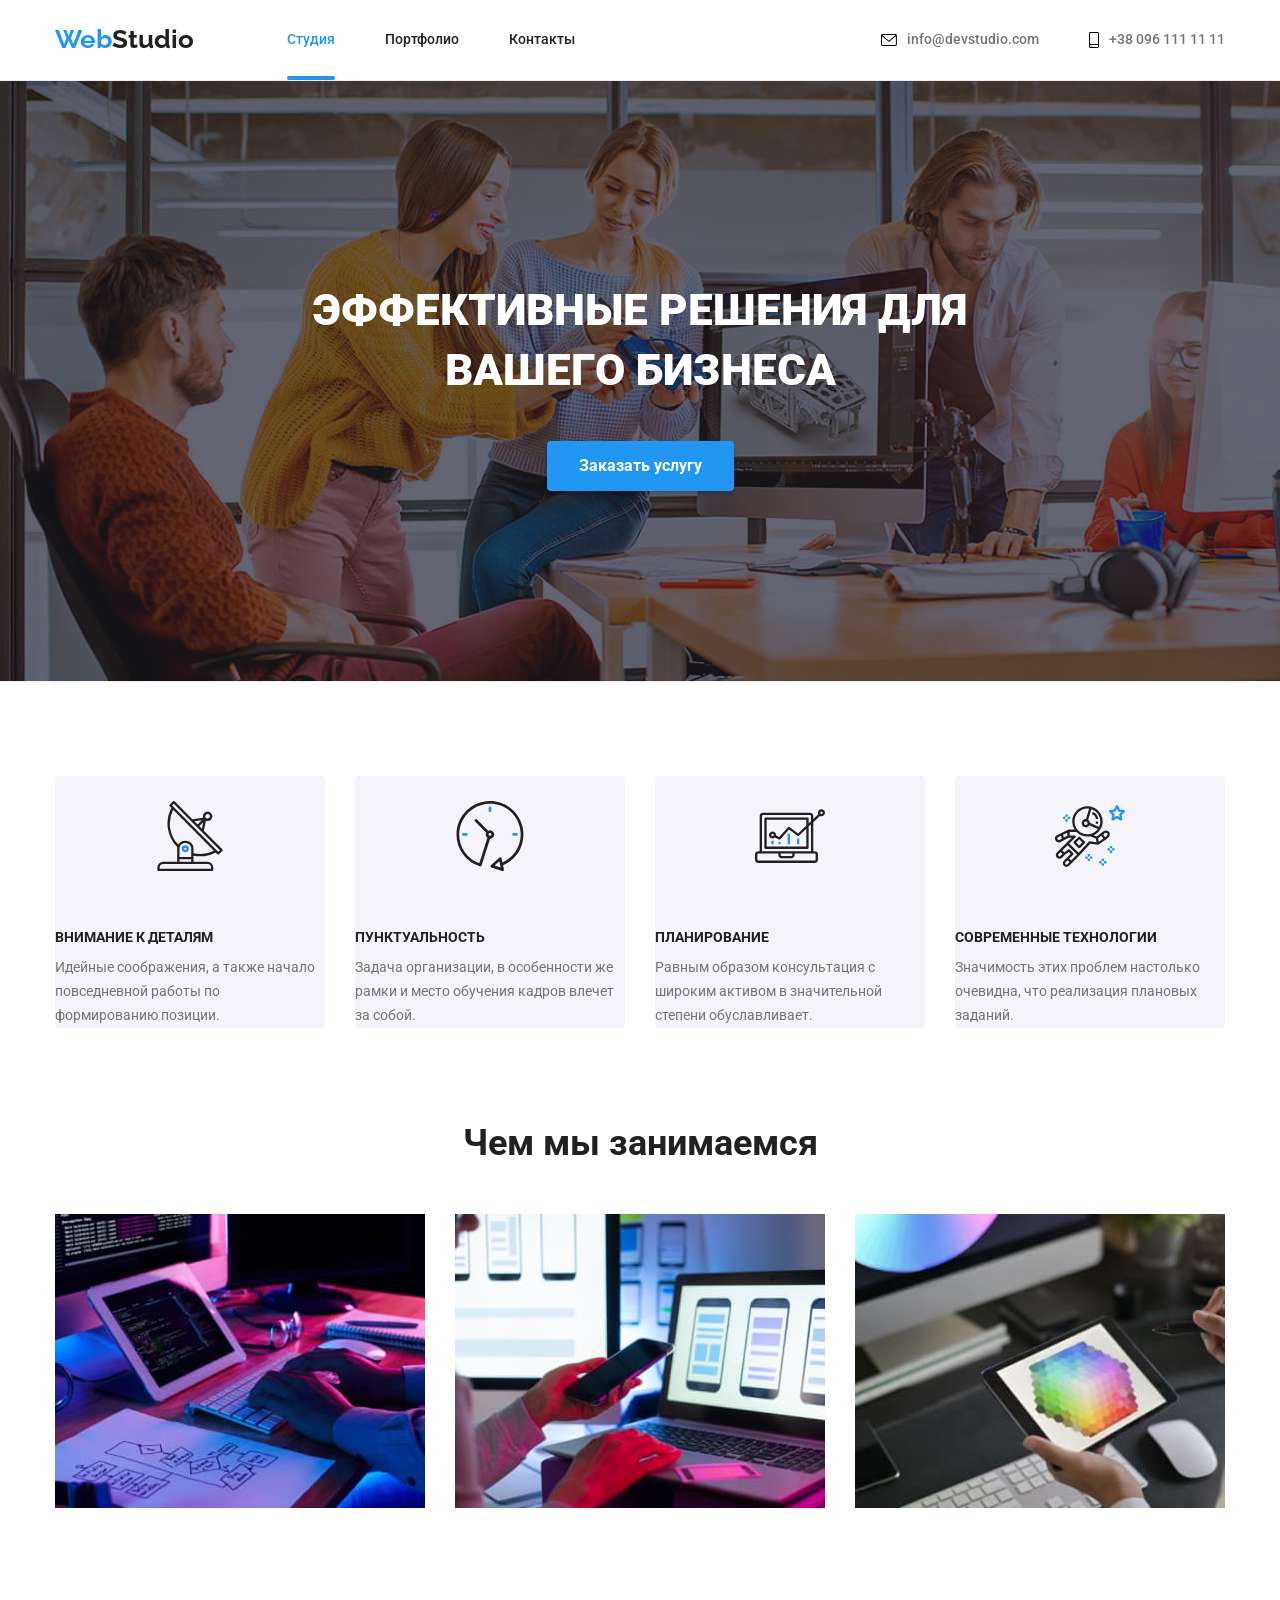
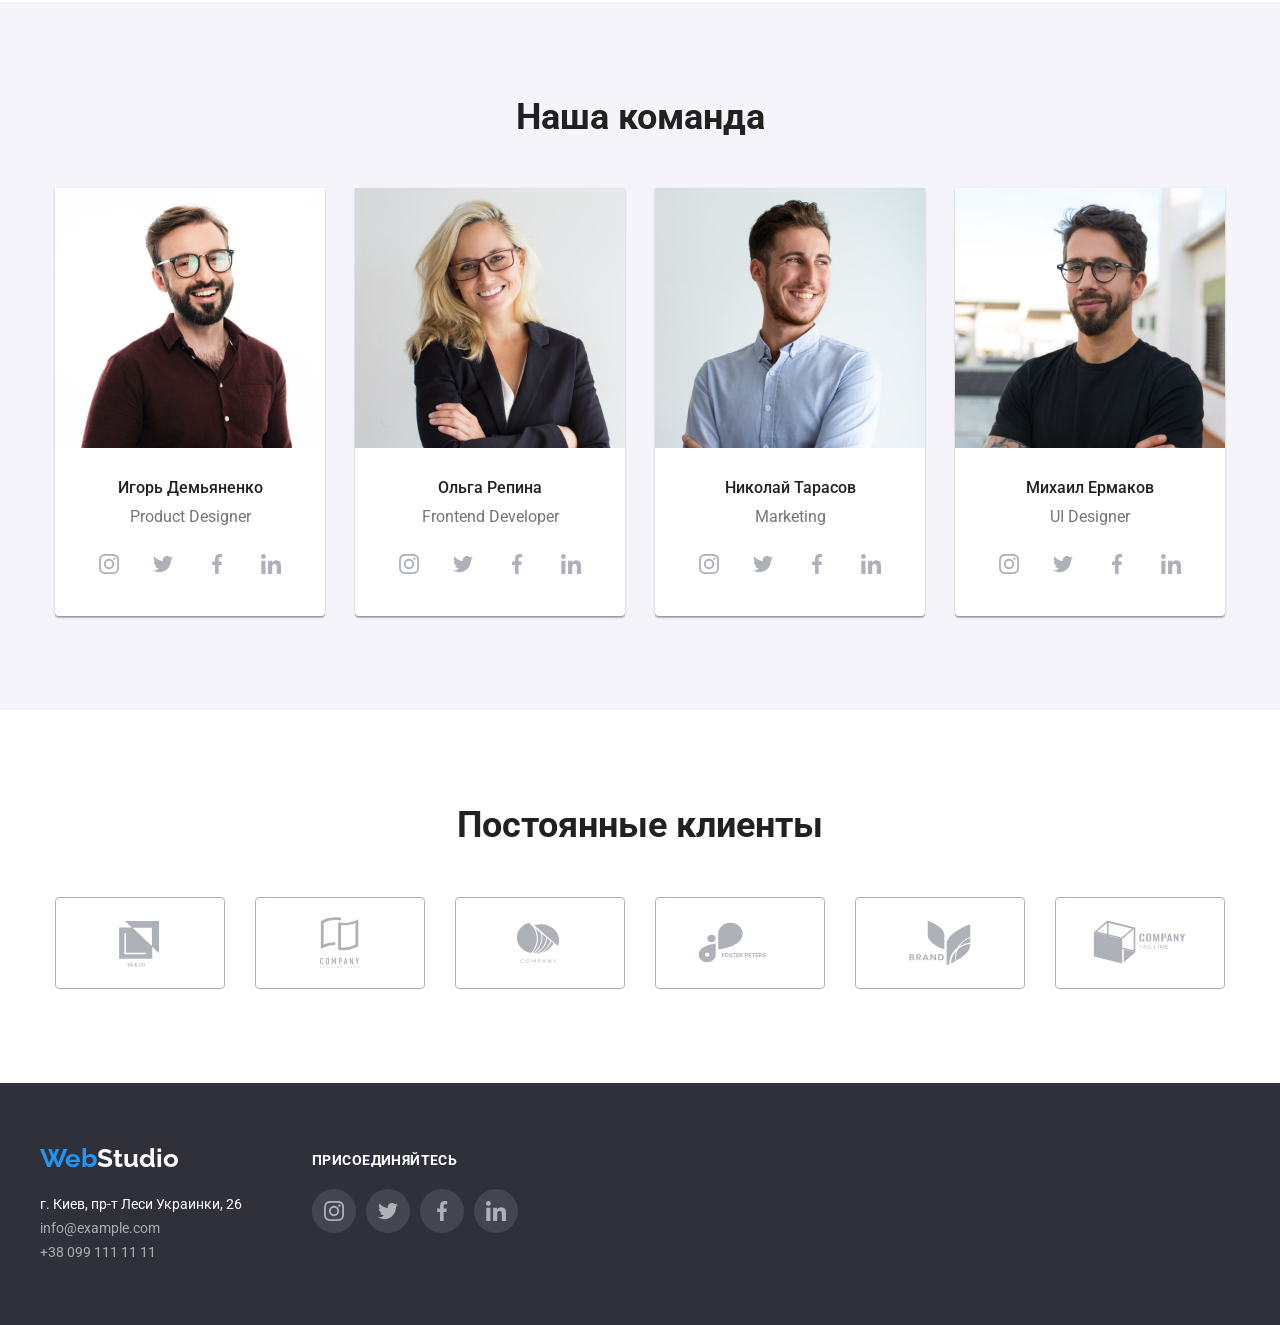
==== commit dbe86be5: "сделал" ====
--- a/index.html
+++ b/index.html
@@ -19,20 +19,20 @@
         <nav class="nav">
            <a href="./index.html" class="logo"><span class="logoweb">Web</span>Studio</a>
                 <ul class="nav-list" >
-                    <li class="nav list-item"><a href="./index.html " class="navigation studio">Студия</a></li>
+                    <li class="nav list-item studio"><a href="./index.html " class="navigation studio">Студия</a></li>
                     <li class="nav list-item"><a href="./portfolio.html" class="navigation">Портфолио</a></li>
                     <li class="nav list-item"><a href="./game.html" class="navigation">Контакты</a></li>
                 </ul>
         </nav>
       
             <ul class="nav-contacts">
-            <li class="contacts-list"><svg width="16" height="12">
+            <li class="contacts-list">
+                      <a href="mailto:info@devstudio.com" class="contacts"><svg width="16" height="12">
                 <use href="./images/symbol-defs.svg#icon-envelope"></use>
-            </svg>
-                      <a href="mailto:info@devstudio.com" class="contacts">info@devstudio.com</a></li>
-            <li class="contacts-list"><svg width="10" height="16">
+            </svg>info@devstudio.com</a></li>
+            <li class="contacts-list"><a href="tel:+380961111111" class="contacts"><svg width="10" height="16">
                 <use href="./images/symbol-defs.svg#icon-smartphone"></use>
-            </svg><a href="tel:+380961111111" class="contacts">+38 096 111 11 11</a></li>
+            </svg>+38 096 111 11 11</a></li>
         </ul>
         </div>
     </header>
@@ -157,8 +157,9 @@
                 <li><a href="mailto:info@example.com" class="contacts-footer">info@example.com</a></li>
                 <li><a href="tel:+380991111111" class="contacts-footer">+38 099 111 11 11</a></li>
             </ul></div>
-            <div class="social-icons"><h3 class="foot-title">Присоединяйтесь</h3>
-               <div class="social-icon foot">
+            <div class="foot-title">
+              <h3 class="foot-title-foot">Присоединяйтесь</h3>
+            <div class="social-icons footer"><div class="social-icon foot">
                     <svg class="hover-links"><use href="./images/symbol-defs.svg#icon-instagram-2"></use></svg></div>
                     <div class="social-icon foot">
                         <svg class="hover-links"><use href="./images/symbol-defs.svg#icon-twitter-1"></use></svg></div>
@@ -166,7 +167,7 @@
                             <svg class="hover-links"><use href="./images/symbol-defs.svg#icon-facebook-1"></use></svg></div>
                             <div class="social-icon foot">
                                 <svg class="hover-links"><use href="./images/symbol-defs.svg#icon-linkedin-1"></use></svg></div>
-                </div>
+                </div></div>
             </div></div>
     </footer>
 </body>
--- a/css/style.css
+++ b/css/style.css
@@ -59,6 +59,7 @@
     background-color:var(--backgroundcolor) ;
 }
 
+
 .container{
     display: flex;
     width: 1200px;
@@ -72,9 +73,9 @@
     padding-right: 15px;
 }
 .nav-list{
-   display: flex;
+    display: flex;
     flex-direction:row;
-    
+    position: relative;
     margin-left: 93px;
 }
 .list-item{
@@ -86,6 +87,17 @@
 .list-item:first-child{
     margin-left: 0;
     padding-left: 0;
+}
+.nav.list-item.studio:first-child::after,
+.nav.list-item.portfolio::after{
+    position: absolute;
+    bottom: 0;
+    content: '';
+    width: 48px;
+    height: 4px;
+    background-color:var(--accentcolor);
+    border-radius: 2px;
+
 }
 
 .nav-contacts{
@@ -125,36 +137,39 @@
     color: var(--accentcolor);
 }
 .nav-contacts{
+
     margin-top: 32px;
     margin-bottom: 32px;
+  
 }
 .contacts{
+    display:flex;
+    align-items: center;
     font-weight: 500;
     font-size: 14px;
     line-height: 114%;
     color:var(--maincolor);
     
 }
-
-.contacts-list>svg{
+.contacts>svg{
     margin-right: 10px;
-    
 }
 .contacts-list:hover,
 .contacts-list:focus{
     fill:var(--accentcolor);
 }
-
-
 .contacts-list{
     margin-left: 0px;
-}
-.contacts-list a{
-    padding: 32px 0;
-}
+    align-items: baseline;
+
+}
+
 .contacts-list:last-child{
-    margin-left: 50px;}
-  
+    margin-left: 50px;
+   
+}
+
+
 .contacts:hover,
 .contacts:focus{
     color:var(--accentcolor);
@@ -178,7 +193,7 @@
     height:600px;
     max-width: 1600px;
    
-    background: rgba(47, 48, 58, 0.4);
+    background:linear-gradient(rgba(47, 48, 58, 0.4),rgba(47, 48, 58, 0.4)) ;
     background-image:url('../images/Img\ Overlay.png'),url('../images/background-image.png');
 
     margin: auto;
@@ -385,6 +400,11 @@
 }
 .button.portfolio{
     padding: 6px 22px;
+
+}
+.button.portfolio:hover,
+.button.portfolio:focus{
+    box-shadow: 0px 3px 1px rgba(0, 0, 0, 0.1), 0px 1px 2px rgba(0, 0, 0, 0.08), 0px 2px 2px rgba(0, 0, 0, 0.12);
 }
 .button-button.list>li:not(:first-child){
     margin-left: 8px;
@@ -393,13 +413,18 @@
     display: flex;
     flex-wrap: wrap;
     margin: -15px;
+    
 }
 
 .card-full{
     justify-content: center;
     margin: 15px;
     outline: 1px solid #EEEEEE ;
-}
+ 
+}
+.card-full:hover,
+.card-full:focus{
+    box-shadow: 0px 1px 1px rgba(0, 0, 0, 0.12), 0px 4px 4px rgba(0, 0, 0, 0.06), 1px 4px 6px rgba(0, 0, 0, 0.16);}
 .filter-title{
     padding: 20px 24px;
     
@@ -428,8 +453,9 @@
    background: #2F303A;
 }
 .footer.container{
+    display: flex;
     padding: 60px 0 60px ;
-    flex-direction: column;
+    
     align-items: stretch;
 
 }
@@ -464,12 +490,13 @@
     color: var(--backgroundcolor);
     text-decoration: none;
  }
- .footer-contacts{
-
- }
+ 
  .foot{
+    display: flex;
     background: rgba(255, 255, 255, 0.1);
     cursor: pointer;
+   
+    
  }
  .button{
     font-weight: 500;
@@ -490,18 +517,28 @@
      color: var(--backgroundcolor);
      background-color:var(--accentcolor) ;
  }
- .social-icons{
-     display: flex;
- }
+
  .foot-title{
+    display:flex;
+    flex-direction: column;
+    margin-left: 70px;
+    padding-top: 10px;
+      
+}
+.foot-title-foot{
     font-weight: bold;
     font-size: 14px;
     line-height: 1.14;
     letter-spacing: 0.03em;
     text-transform: uppercase;
-
     color: #FFFFFF;
 }
- 
-
- +
+
+.social-icons.footer{
+    display: flex;
+    align-items: center;
+    justify-content: center;
+    margin-top: 4px;
+    
+} 
